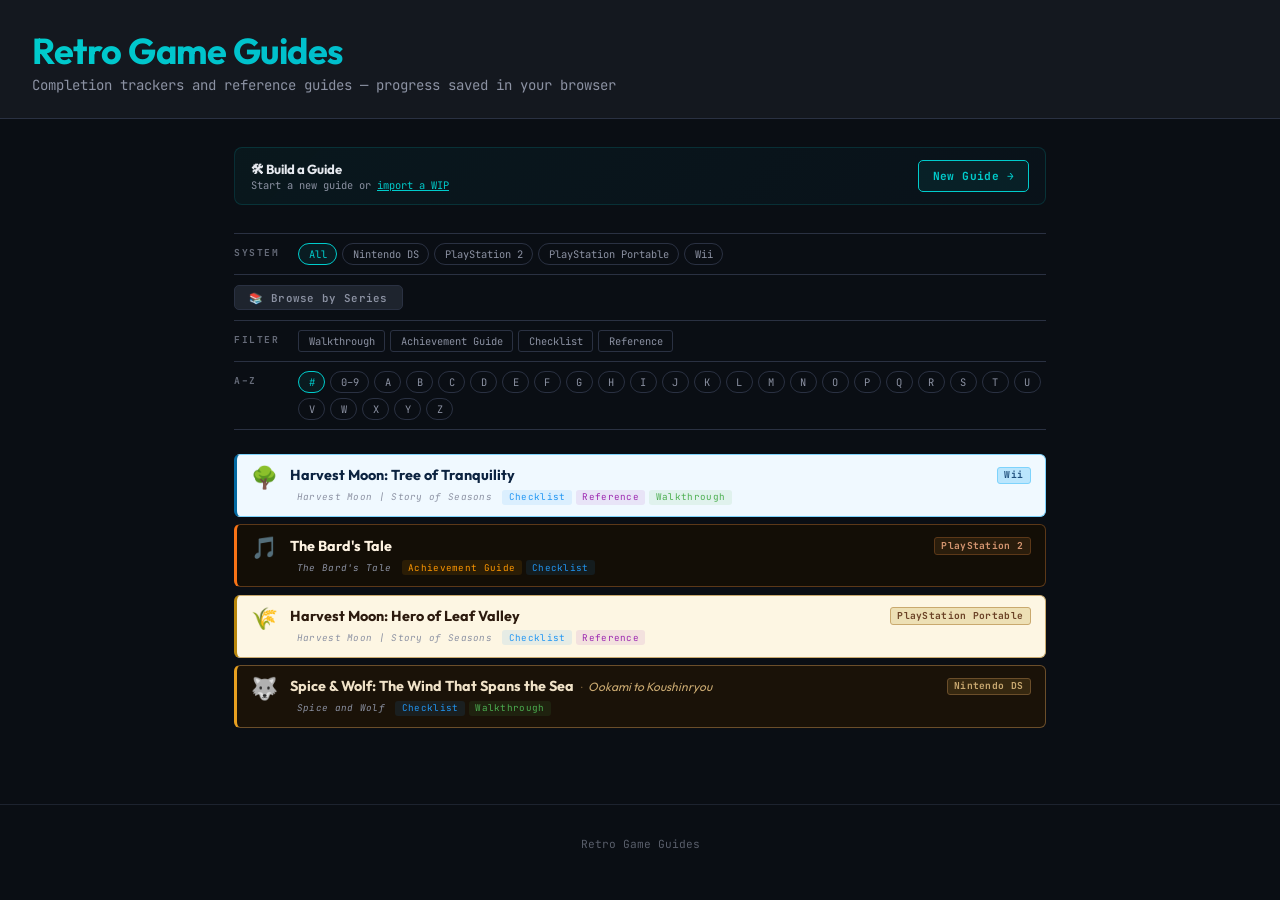
==== index.html @ 165e3d52 "V2.0 Initial Commit" ====
<!DOCTYPE html>
<html lang="en">
<head>
<meta charset="UTF-8">
<meta name="viewport" content="width=device-width, initial-scale=1.0">
<title>Retro Game Guides</title>
<link rel="preconnect" href="https://fonts.googleapis.com">
<link rel="preconnect" href="https://fonts.gstatic.com" crossorigin>
<link href="https://fonts.googleapis.com/css2?family=JetBrains+Mono:wght@400;600;700&family=Outfit:wght@400;600;700&display=swap" rel="stylesheet">
<style>
/* ── Reset & Root ── */
*, *::before, *::after { margin: 0; padding: 0; box-sizing: border-box; }
:root {
  --bg-main:      #0a0e14;
  --bg-secondary: #14181f;
  --bg-tertiary:  #1e242e;
  --accent:       #00cccc;
  --accent2:      #0099cc;
  --text-primary: #e6e9ef;
  --text-mid:     #8c92a3;
  --border:       #2a3142;
}

body {
  font-family: 'Outfit', sans-serif;
  background: var(--bg-main);
  color: var(--text-primary);
  min-height: 100vh;
}

/* ── Header ── */
header {
  background: var(--bg-secondary);
  border-bottom: 1px solid var(--border);
  padding: 1.75rem 2rem 1.5rem;
}
header h1 {
  font-size: 2.25rem;
  font-weight: 700;
  background: linear-gradient(135deg, var(--accent), var(--accent2));
  -webkit-background-clip: text;
  -webkit-text-fill-color: transparent;
  background-clip: text;
  margin-bottom: 0.2rem;
  letter-spacing: -0.5px;
}
header p {
  color: var(--text-mid);
  font-size: 0.875rem;
  font-family: 'JetBrains Mono', monospace;
}

/* ── Main layout ── */
main {
  max-width: 860px;
  margin: 0 auto;
  padding: 1.75rem 1.5rem;
}

/* ── Builder CTA ── */
.builder-bar {
  background: linear-gradient(135deg, rgba(0,204,204,0.05), rgba(0,153,204,0.03));
  border: 1px solid rgba(0,204,204,0.15);
  border-radius: 8px;
  padding: 12px 16px;
  display: flex;
  align-items: center;
  gap: 14px;
  margin-bottom: 1.75rem;
}
.builder-bar-text { flex: 1; min-width: 0; }
.builder-bar-title { font-size: 0.82rem; font-weight: 700; color: var(--text-primary); margin-bottom: 1px; }
.builder-bar-sub   { font-family: 'JetBrains Mono', monospace; font-size: 0.65rem; color: var(--text-mid); }
.builder-bar-sub a { color: var(--accent); text-decoration: none; }
.builder-bar-sub a:hover { text-decoration: underline; }
.import-wip-btn {
  background: none;
  border: none;
  color: var(--accent);
  font-family: 'JetBrains Mono', monospace;
  font-size: 0.65rem;
  text-decoration: underline;
  cursor: pointer;
  padding: 0;
}
.import-wip-btn:hover { color: var(--accent-primary); text-decoration: underline; }
.builder-btn {
  font-family: 'JetBrains Mono', monospace;
  font-size: 0.7rem;
  font-weight: 700;
  padding: 8px 14px;
  border-radius: 5px;
  border: 1px solid var(--accent);
  background: rgba(0,204,204,0.07);
  color: var(--accent);
  cursor: pointer;
  white-space: nowrap;
  transition: all 0.15s;
  letter-spacing: 0.4px;
  flex-shrink: 0;
  text-decoration: none;
  display: inline-block;
}
.builder-btn:hover { background: rgba(0,204,204,0.15); box-shadow: 0 0 10px rgba(0,204,204,0.15); }

/* ── Filter section ── */
.filters { margin-bottom: 1.5rem; display: flex; flex-direction: column; gap: 0; }

.filter-row {
  display: flex;
  align-items: flex-start;
  gap: 0.75rem;
  padding: 0.55rem 0;
  border-bottom: 1px solid var(--border);
}
.filter-row:first-child { border-top: 1px solid var(--border); }

.filter-label {
  font-family: 'JetBrains Mono', monospace;
  font-size: 0.6rem;
  font-weight: 700;
  letter-spacing: 1.5px;
  text-transform: uppercase;
  color: var(--text-mid);
  padding-top: 0.2rem;
  flex-shrink: 0;
  width: 52px;
  opacity: 0.7;
}

.filter-pills {
  display: flex;
  flex-wrap: wrap;
  gap: 0.3rem;
  flex: 1;
}

/* Standard filter pills (single-select per row) */
.pill {
  font-family: 'JetBrains Mono', monospace;
  font-size: 0.65rem;
  padding: 0.2rem 0.6rem;
  border-radius: 20px;
  border: 1px solid var(--border);
  background: transparent;
  color: var(--text-mid);
  cursor: pointer;
  transition: all 0.12s;
  white-space: nowrap;
}
.pill:hover  { border-color: var(--accent); color: var(--text-primary); }
.pill.active { border-color: var(--accent); color: var(--accent); background: rgba(0,204,204,0.07); }

/* Content filter toggle pills (multi-select) */
.ctag-filter {
  font-family: 'JetBrains Mono', monospace;
  font-size: 0.65rem;
  padding: 0.2rem 0.6rem;
  border-radius: 3px;
  border: 1px solid var(--border);
  background: transparent;
  color: var(--text-mid);
  cursor: pointer;
  transition: all 0.12s;
  white-space: nowrap;
}
.ctag-filter:hover { border-color: var(--text-mid); color: var(--text-primary); }
.ctag-filter.active { border-color: var(--accent2); color: #5bc4e8; background: rgba(0,153,204,0.1); }

/* Series standalone row */
.series-row {
  padding: 0.6rem 0;
  border-bottom: 1px solid var(--border);
}
.series-nav-btn {
  font-family: 'JetBrains Mono', monospace;
  font-size: 0.68rem;
  font-weight: 600;
  padding: 0.3rem 0.9rem;
  border-radius: 5px;
  border: 1px solid var(--border);
  background: var(--bg-tertiary);
  color: var(--text-mid);
  cursor: pointer;
  transition: all 0.15s;
  letter-spacing: 0.3px;
}
.series-nav-btn:hover   { border-color: var(--accent2); color: var(--text-primary); }
.series-nav-btn.active  { border-color: var(--accent2); color: #5bc4e8; background: rgba(0,153,204,0.08); }

/* ── Guide List ── */
#guide-list { display: flex; flex-direction: column; gap: 0.45rem; }

/* ── Compact Guide Card ── */
.guide-card {
  display: flex;
  align-items: flex-start;
  gap: 0.8rem;
  width: 100%;
  padding: 0.7rem 0.9rem 0.7rem 0.85rem;
  background: var(--bg, var(--bg-secondary));
  border: 1px solid var(--border, #2a3142);
  border-left: 3px solid var(--emphasis, var(--accent));
  border-radius: 6px;
  text-decoration: none;
  transition: box-shadow 0.15s, transform 0.12s;
  cursor: pointer;
}
.guide-card:hover {
  transform: translateX(2px);
  box-shadow: 2px 2px 14px rgba(0,0,0,0.25);
}

.card-icon {
  font-size: 1.35rem;
  line-height: 1;
  flex-shrink: 0;
  padding-top: 0.05rem;
}
.card-body { flex: 1; min-width: 0; }
.card-top {
  display: flex;
  align-items: baseline;
  gap: 0.4rem;
  flex-wrap: wrap;
  margin-bottom: 0.3rem;
  line-height: 1.3;
}
.card-title {
  font-size: 0.9rem;
  font-weight: 700;
  color: var(--text, var(--text-primary));
  font-family: 'Outfit', sans-serif;
}
.card-subtitle {
  font-size: 0.75rem;
  color: var(--textMid, var(--text-mid));
  font-style: italic;
}
.card-sep {
  font-size: 0.7rem;
  color: var(--textMuted, var(--border));
  flex-shrink: 0;
}
.card-system {
  font-family: 'JetBrains Mono', monospace;
  font-size: 0.6rem;
  font-weight: 700;
  color: var(--textMid, var(--text-mid));
  background: var(--surface2, var(--bg-tertiary));
  border: 1px solid var(--border, #2a3142);
  border-radius: 3px;
  padding: 0.1rem 0.4rem;
  margin-left: auto;
  white-space: nowrap;
  flex-shrink: 0;
  align-self: center;
  letter-spacing: 0.3px;
}
.card-tags {
  display: flex;
  flex-wrap: wrap;
  gap: 0.25rem;
}
.card-tag {
  font-family: 'JetBrains Mono', monospace;
  font-size: 0.58rem;
  padding: 0.1rem 0.4rem;
  border: 1px solid var(--border-light);
  border-radius: 3px;
  background: var(--surface);
  color: var(--text-mid);
  align-self: center;
  letter-spacing: 0.3px;
}

.tag-walkthrough { 
  border-color: #4CAF50; 
  color: #4CAF50; 
  background: rgba(76, 175, 80, 0.1); 
}
.tag-achievement-guide { 
  border-color: #FF9800; 
  color: #FF9800; 
  background: rgba(255, 152, 0, 0.1); 
}
.tag-checklist { 
  border-color: #2196F3; 
  color: #2196F3; 
  background: rgba(33, 150, 243, 0.1); 
}
.tag-reference { 
  border-color: #9C27B0; 
  color: #9C27B0; 
  background: rgba(156, 39, 176, 0.1); 
}
.tag-series {
  border-color: var(--text-mid, #8c92a3);
  color: var(--text-mid, #8c92a3);
  background: transparent;
  font-style: italic;
}

.ctag-filter[data-tag="Walkthrough"].active { 
  border-color: #4CAF50; 
  color: #4CAF50; 
  background: rgba(76, 175, 80, 0.15); 
}
.ctag-filter[data-tag="Achievement Guide"].active { 
  border-color: #FF9800; 
  color: #FF9800; 
  background: rgba(255, 152, 0, 0.15); 
}
.ctag-filter[data-tag="Checklist"].active { 
  border-color: #2196F3; 
  color: #2196F3; 
  background: rgba(33, 150, 243, 0.15); 
}
.ctag-filter[data-tag="Reference"].active { 
  border-color: #9C27B0; 
  color: #9C27B0; 
  background: rgba(156, 39, 176, 0.15); 
}

/* ── Series View ── */
#series-view { display: none; flex-direction: column; gap: 0.45rem; }
#series-view.visible { display: flex; }

.series-header {
  display: flex;
  align-items: center;
  gap: 0.75rem;
  margin-bottom: 0.75rem;
}
.series-back-btn {
  font-family: 'JetBrains Mono', monospace;
  font-size: 0.65rem;
  padding: 0.25rem 0.65rem;
  border-radius: 4px;
  border: 1px solid var(--border);
  background: transparent;
  color: var(--text-mid);
  cursor: pointer;
  transition: all 0.12s;
}
.series-back-btn:hover { color: var(--text-primary); border-color: var(--text-mid); }
.series-view-title {
  font-family: 'JetBrains Mono', monospace;
  font-size: 0.65rem;
  font-weight: 700;
  letter-spacing: 1px;
  text-transform: uppercase;
  color: var(--text-mid);
}

.series-card {
  display: flex;
  align-items: center;
  gap: 0.75rem;
  padding: 0.75rem 1rem;
  background: var(--bg-secondary);
  border: 1px solid var(--border);
  border-left: 3px solid var(--accent2);
  border-radius: 6px;
  cursor: pointer;
  transition: all 0.15s;
  text-decoration: none;
}
.series-card:hover { border-left-color: var(--accent); transform: translateX(2px); }
.series-card-icons { font-size: 1.1rem; flex-shrink: 0; letter-spacing: 2px; }
.series-card-body  { flex: 1; }
.series-card-name  { font-size: 0.9rem; font-weight: 700; color: var(--text-primary); margin-bottom: 2px; }
.series-card-count { font-family: 'JetBrains Mono', monospace; font-size: 0.65rem; color: var(--text-mid); }
.series-card-arrow { font-family: 'JetBrains Mono', monospace; font-size: 0.7rem; color: var(--text-mid); flex-shrink: 0; }

/* ── Browse More / State messages ── */
.browse-more-row {
  display: none;
  justify-content: center;
  padding: 1rem 0 0.5rem;
}
.browse-more-row.visible { display: flex; }
.browse-more-btn {
  font-family: 'JetBrains Mono', monospace;
  font-size: 0.68rem;
  font-weight: 600;
  padding: 0.45rem 1.25rem;
  border-radius: 5px;
  border: 1px solid var(--border);
  background: var(--bg-secondary);
  color: var(--text-mid);
  cursor: pointer;
  letter-spacing: 0.4px;
  transition: all 0.15s;
}
.browse-more-btn:hover { border-color: var(--accent); color: var(--text-primary); }

.state-msg {
  padding: 2.5rem;
  text-align: center;
  color: var(--text-mid);
  font-family: 'JetBrains Mono', monospace;
  font-size: 0.78rem;
  line-height: 2;
}
.loading-dot { display: inline-block; animation: blink 1.2s step-start infinite; }
.loading-dot:nth-child(2) { animation-delay: 0.4s; }
.loading-dot:nth-child(3) { animation-delay: 0.8s; }
@keyframes blink { 50% { opacity: 0; } }

/* ── Footer ── */
footer {
  text-align: center;
  padding: 2rem;
  color: var(--text-mid);
  font-family: 'JetBrains Mono', monospace;
  font-size: 0.7rem;
  border-top: 1px solid var(--border);
  margin-top: 3rem;
  opacity: 0.6;
}
</style>
</head>
<body>

<header>
  <h1>Retro Game Guides</h1>
  <p>Completion trackers and reference guides — progress saved in your browser</p>
</header>

<main>

  <!-- ── Builder CTA ── -->
  <div class="builder-bar">
    <div class="builder-bar-text">
      <div class="builder-bar-title">🛠 Build a Guide</div>
      <div class="builder-bar-sub">Start a new guide or <button id="import-wip-btn" class="import-wip-btn">import a WIP</button></div>
    </div>
    <a class="builder-btn" href="guide.html?edit">New Guide →</a>
  </div>

  <!-- ── Filter section (hidden while in series view) ── -->
  <div class="filters" id="filtersSection">

    <!-- System row -->
    <div class="filter-row">
      <span class="filter-label">System</span>
      <div class="filter-pills" id="systemFilters">
        <button class="pill active" data-system="all">All</button>
      </div>
    </div>

    <!-- Series row -->
    <div class="series-row">
      <button class="series-nav-btn" id="seriesNavBtn">📚 Browse by Series</button>
    </div>

    <!-- Content filter row -->
    <div class="filter-row">
      <span class="filter-label">Filter</span>
      <div class="filter-pills" id="contentFilters">
        <button class="ctag-filter" data-tag="Walkthrough">Walkthrough</button>
        <button class="ctag-filter" data-tag="Achievement Guide">Achievement Guide</button>
        <button class="ctag-filter" data-tag="Checklist">Checklist</button>
        <button class="ctag-filter" data-tag="Reference">Reference</button>
      </div>
    </div>

    <!-- Alpha row -->
    <div class="filter-row">
      <span class="filter-label">A–Z</span>
      <div class="filter-pills" id="alphaFilters">
        <button class="pill active" data-alpha="all">#</button>
        <button class="pill" data-alpha="0">0–9</button>
        <!-- A–Z injected by JS -->
      </div>
    </div>

  </div>

  <!-- ── Series view ── -->
  <div id="series-view">
    <div class="series-header">
      <button class="series-back-btn" id="seriesBackBtn">← Back</button>
      <span class="series-view-title">Browse by Series</span>
    </div>
    <div id="seriesCards"></div>
  </div>

  <!-- ── Guide list ── -->
  <div id="guide-list">
    <div class="state-msg">Loading<span class="loading-dot">.</span><span class="loading-dot">.</span><span class="loading-dot">.</span></div>
  </div>

  <!-- ── Browse More ── -->
  <div class="browse-more-row" id="browseMoreRow">
    <button class="browse-more-btn" id="browseMoreBtn">Browse More</button>
  </div>

</main>

<footer>Retro Game Guides</footer>

<!-- Hidden file input for WIP import -->
<input type="file" id="import-wip-input" accept=".zip" style="display:none">

<script>
// ─────────────────────────────────────────────────────────────────────────────
//  Index page logic
//
//  games_index.json entry shape:
//    { raId, slug, primaryName, subtitle?, primarySystem, icon, theme,
//      palette, contentTags? }
//
//  Filter modes:
//    - No filters active → random mode (10 at a time, Browse More)
//    - Any filter active → filtered mode (all matching, sorted A–Z)
//    - Series view       → shows series selection cards
// ─────────────────────────────────────────────────────────────────────────────

const RANDOM_PAGE = 10;

let allGames = [];
let idx      = { systems: {}, series: {}, tags: [], themes: [], palettes: [], games: [] };

// ── Filter state ─────────────────────────────────────────────────────────────
let activeSystemId    = null;   // null = all; else RA system_id integer
let activeTagIdxs     = new Set(); // set of tag indices into idx.tags
let activeAlpha       = 'all';
let inSeriesView      = false;
let seriesFilter      = null;   // null = no filter; else hub_id integer

// ── Random-mode state ────────────────────────────────────────────────────────
let randomPool  = [];
let randomShown = RANDOM_PAGE;

// ── DOM refs ─────────────────────────────────────────────────────────────────
const $guideList   = document.getElementById('guide-list');
const $seriesView  = document.getElementById('series-view');
const $seriesCards = document.getElementById('seriesCards');
const $browseRow   = document.getElementById('browseMoreRow');
const $browseBtn   = document.getElementById('browseMoreBtn');
const $filtersSection = document.getElementById('filtersSection');

// ── Boot ─────────────────────────────────────────────────────────────────────
async function boot() {
  let themes = {}, palettes = {};
  try {
    [idx, themes, palettes] = await Promise.all([
      fetch('./games_index.json').then(r => r.json()),
      fetch('./themes.json').then(r => r.json()).catch(() => ({})),
      fetch('./palettes.json').then(r => r.json()).catch(() => ({})),
    ]);
    applyPaletteStyles(palettes);
    applyThemeStyles(themes);
  } catch (err) {
    $guideList.innerHTML = `<div class="state-msg">Could not load games_index.json<br><small style="opacity:.5">${err.message}</small></div>`;
    return;
  }

  const manifest = idx.games;
  if (!Array.isArray(manifest) || !manifest.length) {
    $guideList.innerHTML = '<div class="state-msg">No guides listed yet.</div>';
    return;
  }

  allGames   = manifest;
  randomPool = shuffle([...allGames]);

  buildSystemPills();
  buildAlphaPills();
  render();
}

// ── Palette CSS injection ────────────────────────────────────────────────────
function applyPaletteStyles(palettes) {
  Object.entries(palettes).forEach(([key, pal]) => {
    if (!pal.vars) return;
    const css = Object.entries(pal.vars).map(([k, v]) => `${k}:${v};`).join('');
    const id = `palette-${key}`;
    let el = document.getElementById(id);
    if (!el) { el = document.createElement('style'); el.id = id; document.head.appendChild(el); }
    el.textContent = `.palette-${key}{${css}}`;
  });
}

function applyThemeStyles(themes) {
  Object.entries(themes).forEach(([key, theme]) => {
    if (!theme.vars) return;
    const css = Object.entries(theme.vars).map(([k, v]) => `${k}:${v};`).join('');
    const id = `theme-${key}`;
    let el = document.getElementById(id);
    if (!el) { el = document.createElement('style'); el.id = id; document.head.appendChild(el); }
    el.textContent = `.theme-${key}{${css}}`;
  });
}

// ── Build filter pills ────────────────────────────────────────────────────────
function buildSystemPills() {
  const usedIds = new Set();
  allGames.forEach(g => {
    if (g.system != null) usedIds.add(g.system);
    (g.altSystems || []).forEach(id => usedIds.add(id));
  });
  const bar = document.getElementById('systemFilters');
  [...usedIds]
    .sort((a, b) => (idx.systems[a] || '').localeCompare(idx.systems[b] || ''))
    .forEach(id => {
      const btn = document.createElement('button');
      btn.className = 'pill';
      btn.dataset.systemId = id;
      btn.textContent = idx.systems[id] || String(id);
      btn.addEventListener('click', () => setSystem(id));
      bar.appendChild(btn);
    });
}

function buildAlphaPills() {
  const bar = document.getElementById('alphaFilters');
  for (let i = 0; i < 26; i++) {
    const letter = String.fromCharCode(65 + i);
    const btn = document.createElement('button');
    btn.className = 'pill';
    btn.dataset.alpha = letter;
    btn.textContent = letter;
    btn.addEventListener('click', () => setAlpha(letter));
    bar.appendChild(btn);
  }
}

// ── Filter setters ────────────────────────────────────────────────────────────
function setSystem(id) {
  activeSystemId = id;
  syncPills('#systemFilters', '[data-system-id]', p => parseInt(p.dataset.systemId) === id);
  resetRandom();
  render();
}

function setAlpha(val) {
  activeAlpha = val;
  syncPills('#alphaFilters', '[data-alpha]', p => p.dataset.alpha === val);
  resetRandom();
  render();
}

function toggleContentTag(tagIdx) {
  if (activeTagIdxs.has(tagIdx)) activeTagIdxs.delete(tagIdx);
  else activeTagIdxs.add(tagIdx);
  resetRandom();
  render();
}

function syncPills(containerSel, itemSel, activeFn) {
  document.querySelectorAll(`${containerSel} ${itemSel}`).forEach(p => {
    p.classList.toggle('active', activeFn(p));
  });
}

function resetRandom() {
  randomPool  = shuffle([...allGames]);
  randomShown = RANDOM_PAGE;
}

// ── Filter detection ──────────────────────────────────────────────────────────
function isFiltered() {
  return activeSystemId !== null
      || activeTagIdxs.size > 0
      || activeAlpha !== 'all'
      || seriesFilter !== null;
}

// ── Render dispatcher ─────────────────────────────────────────────────────────
function render() {
  if (inSeriesView) {
    renderSeriesView();
    return;
  }

  $seriesView.classList.remove('visible');
  $guideList.style.display = '';

  if (isFiltered()) {
    renderFiltered();
    $browseRow.classList.remove('visible');
  } else {
    renderRandom();
  }
}

function renderRandom() {
  const slice = randomPool.slice(0, randomShown);
  renderCards(slice);
  const hasMore = randomShown < randomPool.length;
  $browseRow.classList.toggle('visible', hasMore);
}

function renderFiltered() {
  let games = applyFilters(allGames);
  games.sort((a, b) => a.name.localeCompare(b.name));
  if (!games.length) {
    $guideList.innerHTML = '<div class="state-msg">No guides match these filters.</div>';
  } else {
    renderCards(games);
  }
  $browseRow.classList.remove('visible');
}

function applyFilters(games) {
  return games.filter(g => {
    if (activeSystemId !== null) {
      const inPrimary = g.system === activeSystemId;
      const inAlt     = (g.altSystems || []).includes(activeSystemId);
      if (!inPrimary && !inAlt) return false;
    }
    if (seriesFilter !== null && g.series !== seriesFilter) return false;
    if (activeTagIdxs.size > 0) {
      const tags = g.tags || [];
      for (const t of activeTagIdxs) { 
        if (!tags.includes(t)) return false; 
      }
    }
    if (activeAlpha !== 'all') {
      const first = ((g.name || '').trim()[0] || '').toUpperCase();
      if (activeAlpha === '0') { if (!/[0-9]/.test(first)) return false; }
      else if (first !== activeAlpha) return false;
    }
    return true;
  });
}

function renderCards(games) {
  $guideList.innerHTML = '';
  games.forEach(g => $guideList.appendChild(makeCard(g)));
}

// ── Series view ───────────────────────────────────────────────────────────────
function showSeriesView() {
  inSeriesView = true;
  $filtersSection.style.display = 'none';
  $guideList.style.display = 'none';
  $browseRow.classList.remove('visible');
  $seriesView.classList.add('visible');

  // Build series map: hub_id → { name, games[] }
  const seriesMap = {};
  allGames.forEach(g => {
    if (g.series == null) return;
    const name = idx.series[g.series];
    if (!name) return;
    if (!seriesMap[g.series]) seriesMap[g.series] = { name, games: [] };
    seriesMap[g.series].games.push(g);
  });

  $seriesCards.innerHTML = '';
  if (!Object.keys(seriesMap).length) {
    $seriesCards.innerHTML = '<div class="state-msg">No series defined yet.</div>';
    return;
  }

  Object.entries(seriesMap)
    .sort(([, a], [, b]) => a.name.localeCompare(b.name))
    .forEach(([hubId, { name, games }]) => {
      const card = document.createElement('div');
      card.className = 'series-card';
      const icons = [...new Set(games.map(g => g.icon).filter(Boolean))].slice(0, 3).join('');
      card.innerHTML = `
        <span class="series-card-icons">${icons || '📚'}</span>
        <div class="series-card-body">
          <div class="series-card-name">${esc(name)}</div>
          <div class="series-card-count">${games.length} guide${games.length !== 1 ? 's' : ''}</div>
        </div>
        <span class="series-card-arrow">→</span>
      `;
      card.addEventListener('click', () => { seriesFilter = parseInt(hubId); exitSeriesView(); });
      $seriesCards.appendChild(card);
    });

  document.getElementById('seriesNavBtn').classList.add('active');
}

function exitSeriesView() {
  inSeriesView = false;
  $filtersSection.style.display = '';
  $guideList.style.display = '';
  $seriesView.classList.remove('visible');
  document.getElementById('seriesNavBtn').classList.remove('active');
  resetRandom();
  render();
}

// ── Card builder ──────────────────────────────────────────────────────────────
function makeCard(g) {
  // Decode int indices to strings
  const systemName     = idx.systems[g.system]   || String(g.system || '');
  const altSystemNames = (g.altSystems || []).map(id => idx.systems[id]).filter(Boolean);
  const seriesName     = g.series != null ? (idx.series[g.series] || null) : null;
  const tagNames       = (g.tags  || []).map(i => idx.tags[i]).filter(Boolean);
  const themeName      = idx.themes[g.theme]     || '';
  const paletteName    = idx.palettes[g.palette] || '';
  const subtitle       = (g.altNames || [])[0]   || null;

  const a = document.createElement('a');
  a.className = 'guide-card';
  a.href = `guide.html?game=${g.raId}`;
  if (paletteName) a.classList.add(`palette-${paletteName}`);
  if (themeName)   a.classList.add(`theme-${themeName}`);

  const icon = document.createElement('span');
  icon.className = 'card-icon';
  icon.textContent = g.icon || '🎮';

  const body = document.createElement('div');
  body.className = 'card-body';

  const top = document.createElement('div');
  top.className = 'card-top';

  const title = document.createElement('span');
  title.className = 'card-title';
  title.textContent = g.name;
  top.appendChild(title);

  if (subtitle) {
    const sep = document.createElement('span');
    sep.className = 'card-sep';
    sep.textContent = '·';
    top.appendChild(sep);
    const sub = document.createElement('span');
    sub.className = 'card-subtitle';
    sub.textContent = subtitle;
    top.appendChild(sub);
  }

  const sysLabel = [systemName, ...altSystemNames].join(' / ');
  const sys = document.createElement('span');
  sys.className = 'card-system';
  sys.textContent = sysLabel;
  top.appendChild(sys);

  const tagsRow = document.createElement('div');
  tagsRow.className = 'card-tags';

  if (seriesName) {
    const s = document.createElement('span');
    s.className = 'card-tag tag-series';
    s.textContent = seriesName;
    tagsRow.appendChild(s);
  }

  tagNames.forEach(t => {
    const s = document.createElement('span');
    s.className = `card-tag tag-${t.toLowerCase().replace(/\s+/g, '-')}`;
    s.textContent = t;
    tagsRow.appendChild(s);
  });

  body.appendChild(top);
  if (seriesName || tagNames.length) body.appendChild(tagsRow);

  a.appendChild(icon);
  a.appendChild(body);
  return a;
}

// ── Helpers ───────────────────────────────────────────────────────────────────
function shuffle(arr) {
  for (let i = arr.length - 1; i > 0; i--) {
    const j = Math.floor(Math.random() * (i + 1));
    [arr[i], arr[j]] = [arr[j], arr[i]];
  }
  return arr;
}

function esc(s) {
  return String(s ?? '').replace(/&/g,'&amp;').replace(/</g,'&lt;').replace(/>/g,'&gt;');
}

// ── Events ────────────────────────────────────────────────────────────────────
document.addEventListener('DOMContentLoaded', () => {

  // System pills (All is pre-rendered; others added in buildSystemPills)
  document.querySelector('#systemFilters [data-system="all"]')
    .addEventListener('click', () => {
      activeSystemId = null;
      syncPills('#systemFilters', '[data-system-id],[data-system="all"]', p => p.dataset.system === 'all');
      resetRandom();
      render();
    });

  // Alpha pills (All + 0-9 are pre-rendered)
  document.querySelector('#alphaFilters [data-alpha="all"]')
    .addEventListener('click', () => {
      activeAlpha = 'all';
      syncPills('#alphaFilters', '[data-alpha]', p => p.dataset.alpha === 'all');
      resetRandom();
      render();
    });

  document.querySelector('#alphaFilters [data-alpha="0"]')
    .addEventListener('click', () => setAlpha('0'));

  // Content filter toggles — tag name to index lookup
  document.querySelectorAll('.ctag-filter').forEach(btn => {
    btn.addEventListener('click', () => {
      const tagName = btn.dataset.tag;
      const tagIdx  = (idx.tags || []).indexOf(tagName);
      if (tagIdx < 0) return;
      btn.classList.toggle('active', !activeTagIdxs.has(tagIdx));
      toggleContentTag(tagIdx);
    });
  });

  // Series nav button
  document.getElementById('seriesNavBtn').addEventListener('click', showSeriesView);

  // Series back button
  document.getElementById('seriesBackBtn').addEventListener('click', () => {
    seriesFilter = null;
    exitSeriesView();
  });

  // Browse More
  $browseBtn.addEventListener('click', () => {
    randomShown += RANDOM_PAGE;
    renderRandom();
  });

  // Import WIP
  document.getElementById('import-wip-btn').addEventListener('click', () => {
    document.getElementById('import-wip-input').click();
  });

  document.getElementById('import-wip-input').addEventListener('change', e => {
    const file = e.target.files[0];
    if (file) {
      // Navigate to builder with file parameter
      const reader = new FileReader();
      reader.onload = function(event) {
        // Store file data in sessionStorage for builder to use
        sessionStorage.setItem('wip-import-data', event.target.result);
        sessionStorage.setItem('wip-import-name', file.name);
        window.location.href = 'guide.html?edit&import=true';
      };
      reader.readAsArrayBuffer(file);
    }
    e.target.value = '';
  });

  boot();
});
</script>

</body>
</html>
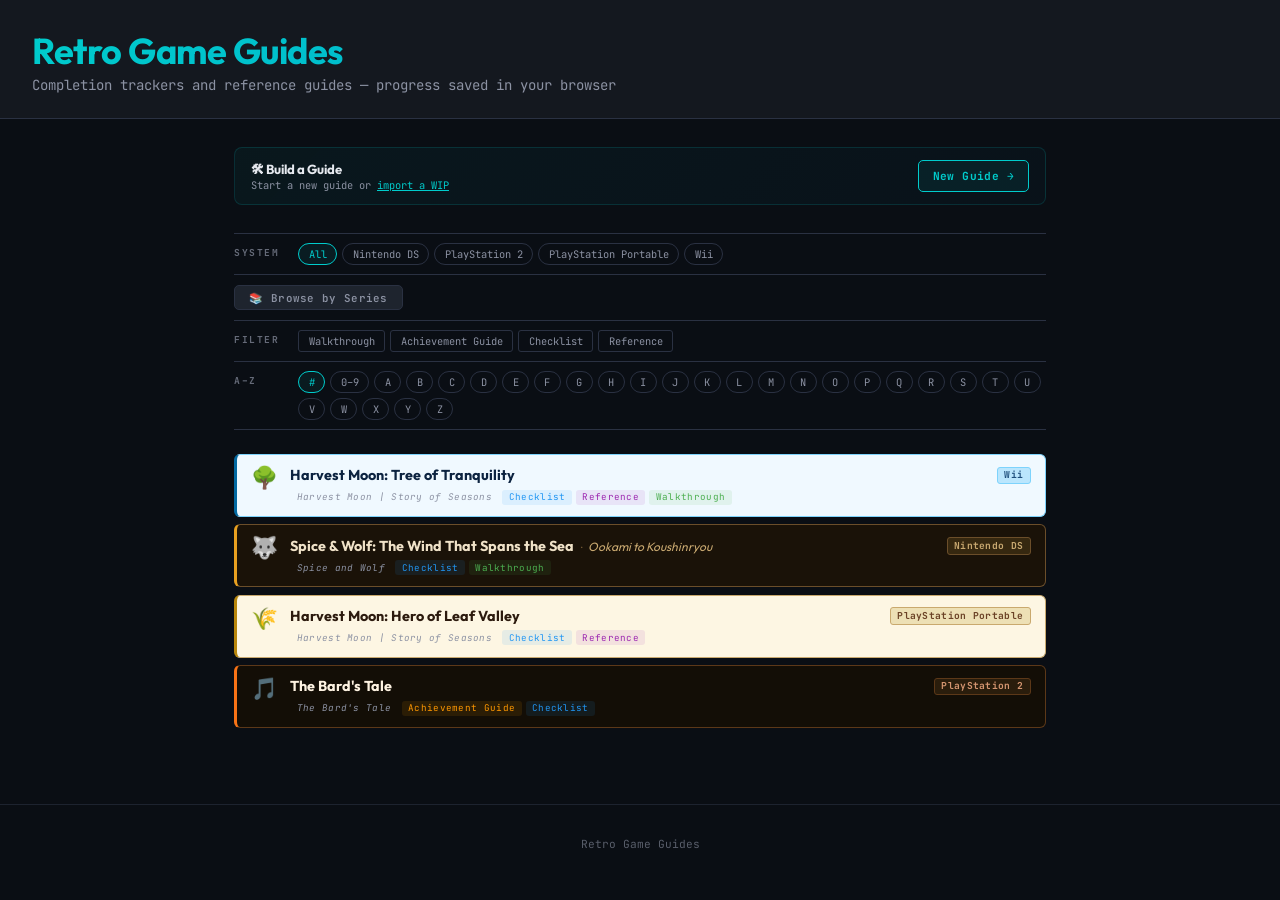
==== commit 0d392c83: "Clean Merge 2.1" ====
--- a/index.html
+++ b/index.html
@@ -936,8 +936,9 @@
       // Navigate to builder with file parameter
       const reader = new FileReader();
       reader.onload = function(event) {
-        // Store file data in sessionStorage for builder to use
-        sessionStorage.setItem('wip-import-data', event.target.result);
+        // Serialize ArrayBuffer to comma-separated byte string for sessionStorage
+        const bytes = new Uint8Array(event.target.result);
+        sessionStorage.setItem('wip-import-data', bytes.join(','));
         sessionStorage.setItem('wip-import-name', file.name);
         window.location.href = 'guide.html?edit&import=true';
       };
